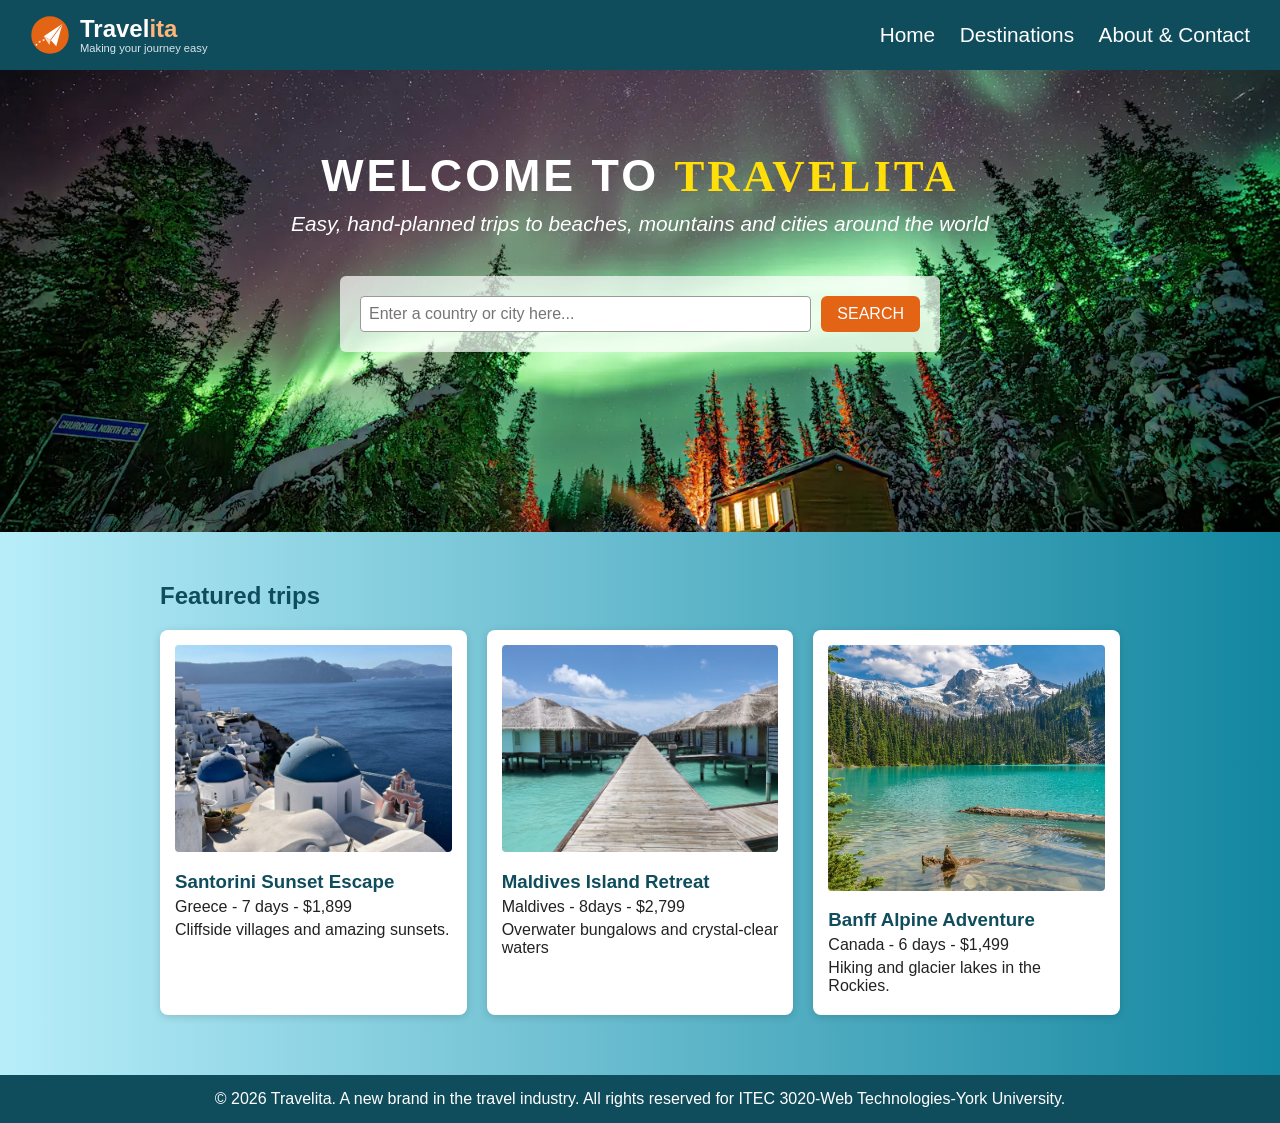
==== index.html @ c4ddc537 "Add files via upload" ====
<!-- by Golnaz Rastegarpanah 222579809 
Assignment 1 - ITEC 3020 - Web Technologies - York University - Fall 2026 -->
<!DOCTYPE html>
<html lang="en">
<head>
  <meta charset="UTF-8">
  <meta name="viewport" content="width=device-width, initial-scale=1.0">
  <title>Travelita - Home</title>
  <link rel="stylesheet" href="style.css">
</head>
<body>

  <!-- HEADER: same on every page -->
  <header>
    <a href="index.html" class="logo">
      <img src="images/logo-icon.svg" alt="" width="40" height="40">
      <span class="logo-text">Travel<span>ita</span><small>Making your journey easy</small></span>
    </a>
    <nav>
      <a href="index.html">Home</a>
      <a href="destinations.html">Destinations</a>
      <a href="about.html">About &amp; Contact</a>
    </nav>
  </header>

  <!-- home-banner: big background picture with the title, tagline and a search box -->
  <section class="home-banner">
    <h1>Welcome to <span class="brand-word">Travelita</span></h1>
    <p class="tagline">Easy, hand-planned trips to beaches, mountains and cities around the world</p>

    <!-- This form opens destinations.html and sends what the user typed -->
    <form class="search-box" action="destinations.html" method="get">
      <input type="text" name="search" placeholder="Enter a country or city here...">
      <button type="submit">SEARCH</button>
    </form>
  </section>

  <!-- FEATURED AREA: three highlighted trips -->
  <section class="content">
    <h2>Featured trips</h2>
    <div class="cards">

      <article class="card">
        <div class="image-box">
          <img src="images/santorini1.jpg" alt="White houses by the sea in Santorini">
        </div>
        <h3>Santorini Sunset Escape</h3>
        <p>Greece - 7 days - $1,899</p>
        <p>Cliffside villages and amazing sunsets.</p>
      </article>

      <article class="card">
        <div class="image-box">
          <img src="images/maldives3.jpg" alt="">
        </div>
        <h3>Maldives Island Retreat</h3>
        <p>Maldives - 8days - $2,799</p>
        <p>Overwater bungalows and crystal-clear waters</p>
      </article>

      <article class="card">
        <div class="image-box">
          <img src="images/banff1.jpg" alt="Mountains and a lake in Banff">
        </div>
        <h3>Banff Alpine Adventure</h3>
        <p>Canada - 6 days - $1,499</p>
        <p>Hiking and glacier lakes in the Rockies.</p>
      </article>

    </div>
  </section>

  <footer>
    <p>&copy; 2026 Travelita. A new brand in the travel industry. All rights reserved for ITEC 3020-Web Technologies-York University.</p>
  </footer>

  <script src="script.js"></script>
</body>
</html>
---- style.css ----
/* ===== Travelita - style.css ===== */
/* by Golnaz Rastegarpanah 222579809 
Assignment 1 - ITEC 3020 - Web Technologies - York University - Fall 2026 */

/* ---- 1. General page settings ---- */
* {
  box-sizing: border-box;
  /* padding does not make elements wider than 100% */
}

body {
  margin: 0;
  font-family: Arial, sans-serif;
  color: #222222;
  background: linear-gradient(to right, hwb(191 72% 2%), hsl(191, 79%, 35%));
}

h1,
h2,
h3 {
  color: #0f4c5c;

}

img {
  max-width: 100%;
  /* images never overflow their container */
  height: auto;
}

/* ---- 2. Header and navigation ---- */
header {
  background-color: #0f4c5c;
  padding: 15px 30px;
  display: flex;
  /* puts logo and menu side by side */
  justify-content: space-between;
  align-items: center;
}

.logo {
  display: flex;
  /* icon and text side by side */
  align-items: center;
  gap: 10px;
  color: white;
  text-decoration: none;
}

.logo img {
  width: 40px;
  height: 40px;
}

.logo-text {
  font-size: 1.5rem;
  font-weight: bold;
  line-height: 1.1;
}

.logo-text span {
  color: #ffb57a;
  /* "ita" in orange */
}

.logo-text small {
  display: block;
  /* tagline on its own line */
  font-size: 0.7rem;
  font-weight: normal;
  color: #d8e6ea;
}

nav a {
  color: white;
  text-decoration: none;
  margin-left: 20px;
  font-size: 1.3rem;
  /* bigger menu text */
}

nav a:hover {
  text-decoration: underline;
}

/* ---- 3. Page sections ---- */
.home-banner {
  background-image: url("images/home-banner1.jpg");
  background-size: cover;
  /* picture always fills the whole section */
  background-position: center;
  color: white;
  text-align: center;
  padding: 80px 20px 180px;
  /* extra space at the bottom shows the mountains */
}

.home-banner h1 {
  color: white;
  font-size: 2.8rem;
  text-transform: uppercase;
  letter-spacing: 3px;
  margin: 0 0 10px;
}

/* Only the word "Travelita" in the home title zooms on hover */
.brand-word {
  display: inline-block;
  /* needed: inline elements cannot be zoomed */
  transition: transform 0.3s;
  color: hwb(52 4% 0%);
  font-family: 'Georgia', serif;

}

.brand-word:hover {
  transform: scale(1.15);
}

.tagline {
  font-size: 1.3rem;
  margin: 0 0 40px;
  font-style: oblique;
}

.search-box {
  display: flex;
  /* input and button side by side */
  gap: 10px;
  max-width: 600px;
  margin: 0 auto;
  padding: 20px;
  background-color: rgba(255, 255, 255, 0.7);
  /* see-through white box */
  border-radius: 6px;
}

.search-box input {
  flex: 1;
  /* the input takes all the free space */
  min-width: 0;
}

.content {
  max-width: 1000px;
  margin: 0 auto;
  /* centers the section */
  padding: 30px 20px;
}

/* ---- 4. Cards ---- */
.cards {
  display: flex;
  flex-wrap: wrap;
  /* cards move to the next row when there is no space */
  gap: 20px;
}

.card {
  flex: 1 1 280px;
  /* each card is at least 280px wide */
  max-width: 320px;
  background-color: white;
  padding: 15px;
  border-radius: 8px;
  box-shadow: 0 2px 8px rgba(0, 0, 0, 0.15);
}

/* Picture frame: the picture starts zoomed in and zooms out on hover */
.image-box {
  overflow: hidden;
  /* hides the parts of the picture outside the frame */
  border-radius: 4px;
}

.image-box img {
  display: block;
  transform: scale(1.15);
  /* starts zoomed in */
  transition: transform 0.4s;
  /* smooth change */
}

.image-box:hover img {
  transform: scale(1);
  /* zooms out to normal size on hover */
}

.card h3 {
  margin-bottom: 5px;
}

.card p {
  margin: 5px 0;
}

.card button {
  margin-top: 10px;
}

/* ---- 5. Buttons, search bar and forms ---- */
button {
  background-color: #e36414;
  color: white;
  border: none;
  padding: 8px 16px;
  border-radius: 6px;
  cursor: pointer;
  font-size: 1rem;
}

button.saved {
  background-color: #0f4c5c;
  /* a saved trip turns blue */
}

.filter-bar {
  display: flex;
  flex-wrap: wrap;
  gap: 10px;
  align-items: center;
  margin-bottom: 15px;
}

input,
select,
textarea {
  padding: 8px;
  font-size: 1rem;
  border: 1px solid #999999;
  border-radius: 4px;
}

#contact-form {
  max-width: 500px;
}

#contact-form label {
  display: block;
  margin-top: 12px;
}

#contact-form input,
#contact-form select,
#contact-form textarea {
  width: 100%;
}

#contact-form button {
  margin-top: 15px;
}

/* messages from JavaScript */
.error {
  color: #b00020;
}

.success {
  color: #1b7a43;
}

.hidden {
  display: none;
}

/* ---- 6. Footer ---- */
footer {
  background-color: #0f4c5c;
  color: white;
  text-align: center;
  padding: 15px;
  margin-top: 30px;
}

.about-intro {
  text-align: center;
  max-width: 700px;
  margin: 0 auto 30px;
  font-size: 1.2rem;
  font-style: oblique;
  font-family: 'Georgia', serif;
  font-weight: bold;
}

.stats {
  display: flex;
  flex-wrap: wrap;
  gap: 15px;
  margin-bottom: 30px;
}

.stat {
  flex: 1 1 150px;
  background: linear-gradient(135deg, #0f4c5c, #1b7f8e);
  color: white;
  text-align: center;
  padding: 20px 10px;
  border-radius: 8px;
}

.stat strong {
  display: block;
  font-size: 2rem;
  color: #ffb57a;
}

.about-grid {
  display: flex;
  flex-wrap: wrap;
  gap: 20px;
}

.about-box {
  flex: 1 1 300px;
  background-color: white;
  padding: 20px;
  border-top: 5px solid #e36414;
  border-radius: 8px;
  box-shadow: 0 2px 8px rgba(0, 0, 0, 0.15);
  transition: background-color 0.3s;
}

.about-box:hover {
  background-color: #fff0dc;
  /* lighter colour on hover */
}

.about-box.highlight:hover {
  background-color: #1b7f8e;
  /* lighter teal for the dark franchise box */
}

.about-box h2 {
  margin-top: 0;
  font-size: 1.3rem;
}

.about-box.highlight {
  background-color: #0f4c5c;
  color: white;
  border-top-color: #ffb57a;
}

.about-box.highlight h2 {
  color: #ffb57a;
}

.about-link {
  color: #ffb57a;
  font-weight: bold;
}

footer p {
  margin: 0;
}

.contact-layout {
  display: flex;
  flex-wrap: wrap;
  /* on phones the picture moves below the form */
  gap: 30px;
  align-items: flex-start;
}

.contact-form-area {
  flex: 1 1 320px;
  max-width: 500px;
}

.photo-placeholder {
  flex: 1 1 300px;
  /* the picture uses the free space on the right */
  margin: 0;
  text-align: center;
}

.photo-placeholder img {
  width: 100%;
  border-radius: 8px;
}

.photo-placeholder figcaption {
  margin-top: 8px;
  color: #5b6a72;
  font-size: 0.95rem;
}

/* ---- 7. Responsive design: small screens (phones) ---- */
@media (max-width: 600px) {
  header {
    flex-direction: column;
    /* logo above the menu */
    gap: 10px;
  }

  nav a {
    margin: 0 8px;
    font-size: 1.1rem;
  }

  .card {
    max-width: none;
    /* cards using the full width */
  }

  .home-banner {
    padding: 50px 15px 120px;
  }

  .home-banner h1 {
    font-size: 2rem;
  }

  .tagline {
    font-size: 1.1rem;
  }

  .search-box {
    flex-direction: column;
    /* input above the button */
  }
}
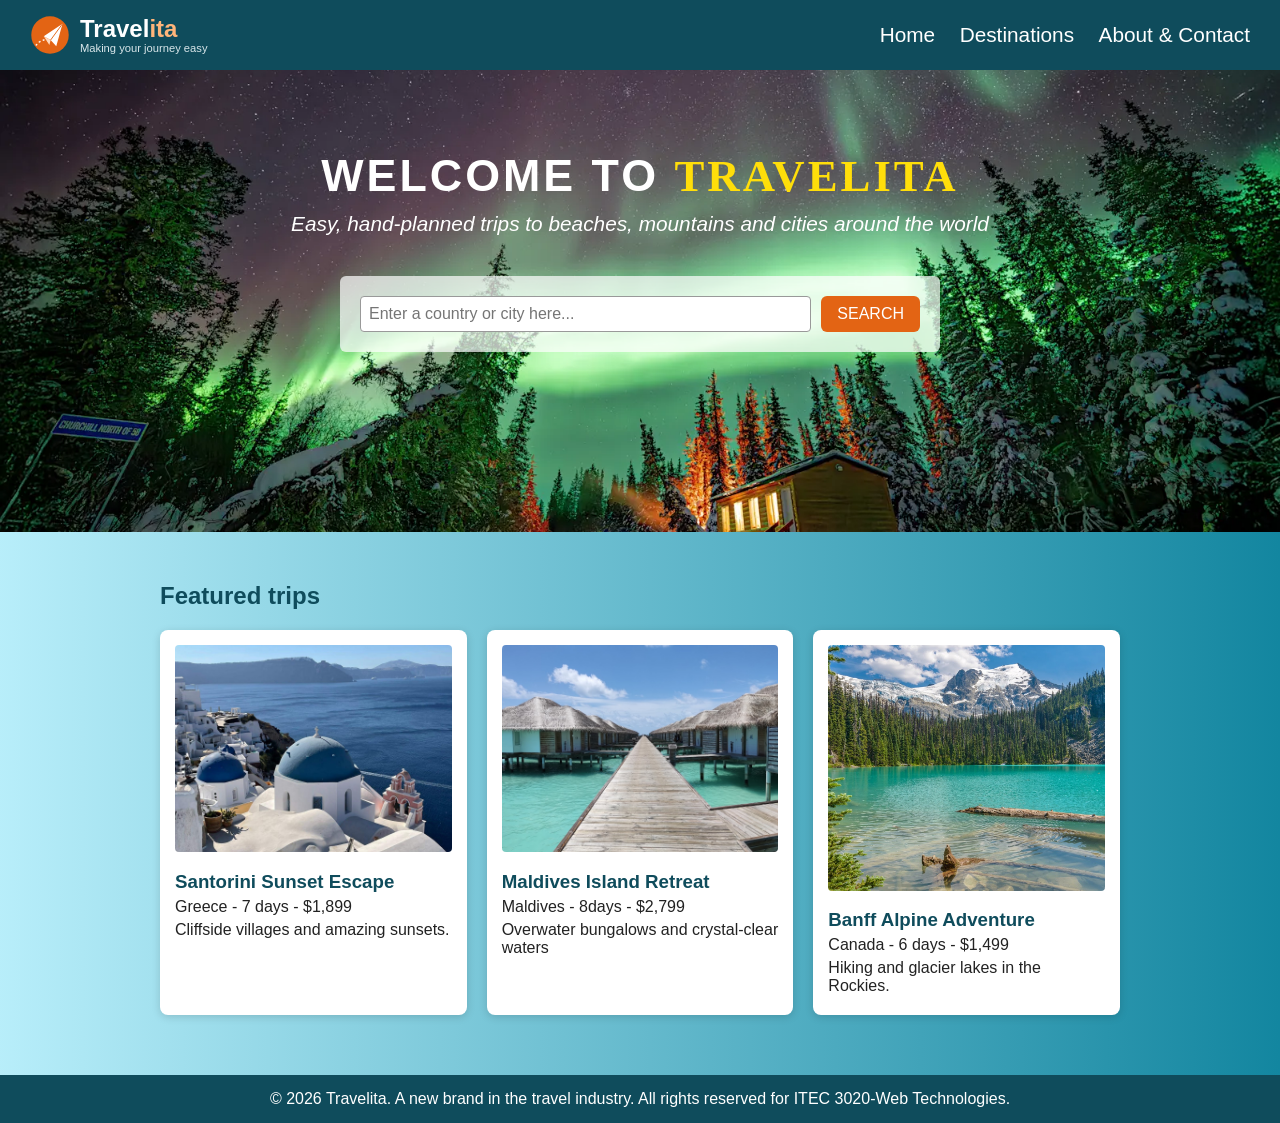
==== commit 1894da73: "Update copyright notice in footer" ====
--- a/index.html
+++ b/index.html
@@ -1,4 +1,4 @@
-<!-- by Golnaz Rastegarpanah 222579809 
+<!-- by Golnaz 
 Assignment 1 - ITEC 3020 - Web Technologies - York University - Fall 2026 -->
 <!DOCTYPE html>
 <html lang="en">
@@ -71,7 +71,7 @@
   </section>
 
   <footer>
-    <p>&copy; 2026 Travelita. A new brand in the travel industry. All rights reserved for ITEC 3020-Web Technologies-York University.</p>
+    <p>&copy; 2026 Travelita. A new brand in the travel industry. All rights reserved for ITEC 3020-Web Technologies.</p>
   </footer>
 
   <script src="script.js"></script>
--- a/style.css
+++ b/style.css
@@ -1,5 +1,5 @@
 /* ===== Travelita - style.css ===== */
-/* by Golnaz Rastegarpanah 222579809 
+/* By Golnaz.
 Assignment 1 - ITEC 3020 - Web Technologies - York University - Fall 2026 */
 
 /* ---- 1. General page settings ---- */
@@ -419,4 +419,4 @@
     flex-direction: column;
     /* input above the button */
   }
-}+}
